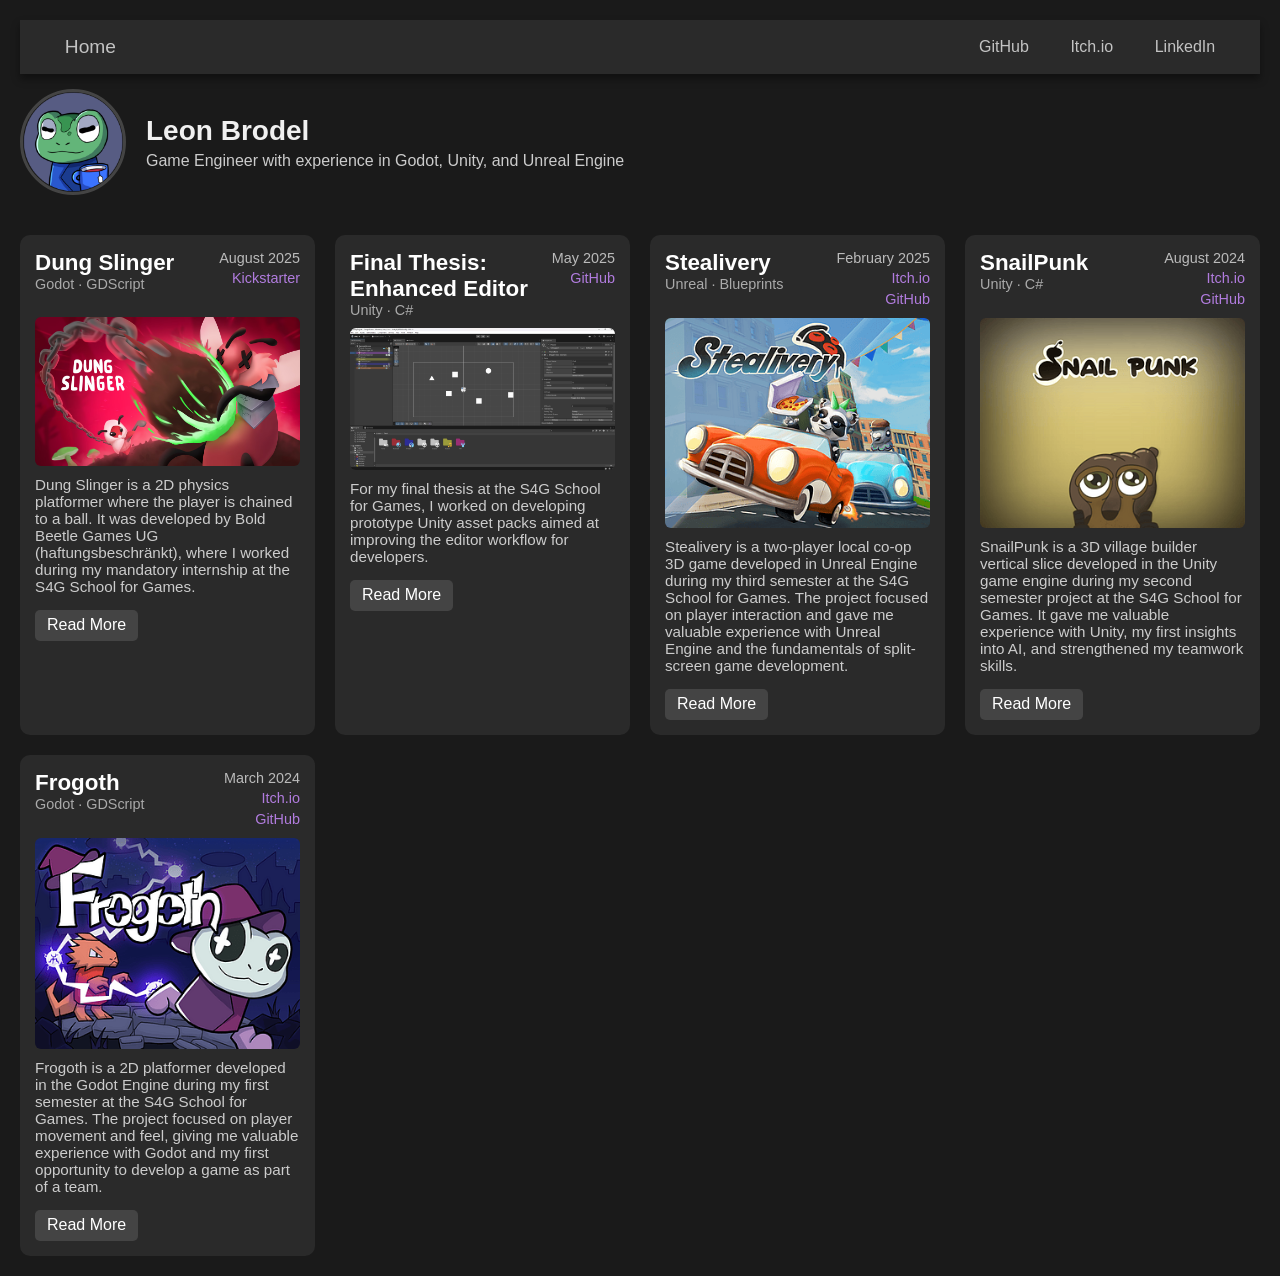
==== index.html @ 62e152ff "Initial Commit" ====
<!DOCTYPE html>
<html lang=en>
<head>
  <meta charset="UTF-8" />
  <meta name="viewport" content="width=device-width, initial-scale=1.0"/>
  <link rel="icon" type="image/png" href="assets/LB.png">
  <title>Leon Brodel Portfolio</title>
  <link rel="stylesheet" href="styles.css"/>
</head>

<body>
  
  <nav class="navbar">
    <div class="navbar-left">
      <a href="index.html">Home</a>
    </div>
    <div class="navbar-right">
      <a href="https://github.com/DerBrotDoktor" target="_blank">GitHub</a>
      <a href="https://colored-pixels.itch.io/" target="_blank">Itch.io</a>
      <a href="https://www.linkedin.com/in/leon-brodel-7026912a8" target="_blank">LinkedIn</a>
    </div>
  </nav>
  
  <header class="profile">
    <img src="assets/profile_picture.png" alt="Profile Picture" class="avatar" />
    <div class="info">
      <h1>Leon Brodel</h1>
      <p>Game Engineer with experience in Godot, Unity, and Unreal Engine</p>
    </div>
  </header>

  <main class="projects-grid">
    
    <!--Dung-Slinger-->
    <div class="project-card">
      <div class="project-header">
        <div>
          <a href="pages/dung_slinger.html" class="project-title">Dung Slinger</a>
          <p class="tech-used">Godot · GDScript</p>
        </div>
        <div class="project-meta">
          <span>August 2025</span>
          <a href="https://www.kickstarter.com/projects/gentleland/dung-slinger-a-charming-bug-physics-platformer-with-co-op" target="_blank">Kickstarter</a>
          <br>
        </div>
        
      </div>
      <img src="assets/dung_slinger/dung_slinger_cover.png" alt="Dung Slinger Cover" class="project-image" />

      <p class="project-description">
        Dung Slinger is a 2D physics platformer where the player is chained to a ball. 
            It was developed by Bold Beetle Games UG (haftungsbeschränkt), where I worked during my mandatory internship
            at the S4G School for Games.
      </p>

      <a href="pages/dung_slinger.html" class="read-more">Read More</a>
    </div>
    <!--/Dung-Slinger-->
    
    <!--Final-thesis-->
    <div class="project-card">
      <div class="project-header">
        <div>
          <a href="pages/final_thesis.html" class="project-title">Final Thesis:<br>Enhanced Editor</a>
          <p class="tech-used">Unity · C#</p>
        </div>
        <div class="project-meta">
          <span>May 2025</span>
          <a href="https://github.com/DerBrotDoktor/Enhanced-Editor" target="_blank" title="GitHub">GitHub</a>
          <br>
        </div>
        
      </div>
      <img src="assets/final_thesis/screenshot_1.png" alt="Final Thesis Cover" class="project-image" />

      <p class="project-description">
        For my final thesis at the S4G School for Games, I worked on developing prototype Unity asset packs 
        aimed at improving the editor workflow for developers.
      </p>

      <a href="pages/final_thesis.html" class="read-more">Read More</a>
    </div>
    <!--/Final-thesis-->
    
    <!--Stealivery-->
    <div class="project-card">
      <div class="project-header">
        <div>
          <a href="pages/stealivery.html" class="project-title">Stealivery</a>
          <p class="tech-used">Unreal · Blueprints</p>
        </div>
        <div class="project-meta">
          <span>February 2025</span>
          <a href="https://s4g.itch.io/stealivery" target="_blank" title="itch.io">Itch.io</a>
          <a href="https://github.com/DerBrotDoktor/Stealivery" target="_blank" title="GitHub">GitHub</a>
        </div>
        
      </div>
      <img src="assets/stealivery/stealivery_cover.png" alt="Stealivery Cover" class="project-image" />

      <p class="project-description">
        Stealivery is a two-player local co-op 3D game developed in Unreal Engine during my third semester at the S4G School for Games. 
            The project focused on player interaction and gave me valuable experience with Unreal Engine and the fundamentals of split-screen game development.
      </p>

      <a href="pages/stealivery.html" class="read-more">Read More</a>
    </div>
    <!--/Stealivery-->

    <!--SnailPunk-->
    <div class="project-card">
      <div class="project-header">
        <div>
          <a href="pages/snailpunk.html" class="project-title">SnailPunk</a>
          <p class="tech-used">Unity · C#</p>
        </div>
        <div class="project-meta">
          <span>August 2024</span>
          <a href="https://s4g.itch.io/snail-punk" target="_blank" title="itch.io">Itch.io</a>
          <a href="https://github.com/DerBrotDoktor/SnailPunk" target="_blank" title="GitHub">GitHub</a>
        </div>
        
      </div>
      <img src="assets/snailpunk/snail_punk_cover.png" alt="SnailPunk Cover" class="project-image" />

      <p class="project-description">
        SnailPunk is a 3D village builder vertical slice developed in the Unity game engine 
            during my second semester project at the S4G School for Games.
            It gave me valuable experience with Unity, my first insights into AI, and strengthened my teamwork skills.
      </p>

      <a href="pages/snailpunk.html" class="read-more">Read More</a>
    </div>
    <!--/SnailPunk-->

    <!--Frogoth-->
    <div class="project-card">
      <div class="project-header">
        <div>
          <a href="pages/frogoth.html" class="project-title">Frogoth</a>
          <p class="tech-used">Godot · GDScript</p>
        </div>
        <div class="project-meta">
          <span>March 2024</span>
          <a href="https://s4g.itch.io/frogoth" target="_blank" title="itch.io">Itch.io</a>
          <a href="https://github.com/DerBrotDoktor/Frogoth" target="_blank" title="GitHub">GitHub</a>
        </div>
        
      </div>
      <img src="assets/frogoth/frogoth_cover.png" alt="Frogoth Cover" class="project-image" />

      <p class="project-description">
        Frogoth is a 2D platformer developed in the Godot Engine during my first semester at the S4G School for Games. 
          The project focused on player movement and feel, giving me valuable experience with Godot and my first 
          opportunity to develop a game as part of a team. 
      </p>

      <a href="pages/frogoth.html" class="read-more">Read More</a>
    </div>
    <!--/Frogoth-->
  </main>
</body>
</html>
---- styles.css ----
/* ===== Allgemeine Einstellungen ===== */
body {
  margin: 0;
  padding: 20px;
  font-family: 'Segoe UI', sans-serif;
  background: #1a1a1a;
  color: #f0f0f0;
}

/* ===== Profilbereich (Header) ===== */
.profile {
  display: flex;
  align-items: center;
  gap: 20px;
  margin-bottom: 40px;
}

.avatar {
  width: 100px;
  height: 100px;
  border-radius: 50%;
  object-fit: cover;
  border: 3px solid #444;
}

.info h1 {
  margin: 0;
  font-size: 28px;
}

.info p {
  margin: 5px 0 0;
  color: #ccc;
}

/* ===== Projekt-Grid ===== */
.projects-grid {
  display: grid;
  grid-template-columns: repeat(auto-fill, minmax(280px, 1fr));
  gap: 20px;
}

/* ===== Projekt-Karte ===== */
.project-card {
  background: #2a2a2a;
  border-radius: 10px;
  padding: 15px;
  display: flex;
  flex-direction: column;
  gap: 10px;
  transition: transform 0.2s, box-shadow 0.2s;
}

.project-card:hover {
  transform: translateY(-4px);
  box-shadow: 0 4px 12px rgba(0, 0, 0, 0.3);
}

/* ===== Projekt Header (Titel + Meta) ===== */
.project-header {
  display: flex;
  justify-content: space-between;
  align-items: flex-start;
  gap: 10px;
}

.project-title {
  font-size: 1.4em;
  font-weight: bold;
  color: #ffffff;
  text-decoration: none;
}

.project-title:hover {
  text-decoration: underline;
}

/* ===== Projekt-Metadaten (Rechts neben Titel) ===== */
.project-meta {
  display: flex;
  flex-direction: column;
  align-items: flex-end;
  gap: 4px;
  font-size: 0.9em;
  color: #bbb;
}

.project-meta a {
  display: inline-block;
}

.project-meta img {
  width: 20px;
  height: 20px;
  filter: brightness(0.8);
  transition: filter 0.2s;
}

.project-meta a:hover img {
  filter: brightness(1.2);
}

/* ===== Tech-Stack / Technologien */
.tech-used {
  font-size: 0.9em;
  color: #aaa;
  margin: 0;
}

/* ===== Projektbild ===== */
.project-image {
  width: 100%;
  border-radius: 6px;
  object-fit: cover;
}

/* ===== Projektbeschreibung ===== */
.project-description {
  font-size: 0.95em;
  color: #ccc;
  margin: 0;
}

/* ===== Read More Button ===== */
.read-more {
  display: inline-block;
  margin-top: 5px;
  padding: 6px 12px;
  background: #444;
  color: #fff;
  text-decoration: none;
  border-radius: 5px;
  align-self: flex-start;
  transition: background 0.2s;
}

.read-more:hover {
  background: #666;
}

a {
  color: #b17cde; /* Hellblau als Beispiel – kannst du anpassen */
  text-decoration: none;
  border-bottom: 1px dashed transparent;
  transition: border-color 0.2s;
}

a:hover {
  border-bottom: 1px dashed #4fc3f7; /* Farbe der gestrichelten Linie */
}

/* ===== Responsive Anpassung (Mobil) ===== */
@media (max-width: 600px) {
  .project-header {
    flex-direction: column;
    align-items: flex-start;
  }

  .project-meta {
    align-items: flex-start;
    flex-direction: row;
    gap: 10px;
  }
}

/* --- Navigation --- */
    .navbar {
  display: flex;
  justify-content: space-between;
  align-items: center;
  padding: 1rem 2rem;
  background-color: #2a2a2a;
  position: sticky;
  top: 0;
  z-index: 1000;
  margin-bottom: 15px;

  box-shadow: 0 5px 8px rgba(0, 0, 0, 0.4);
}

.navbar a {
  text-decoration: none;
  margin: 0 0.8rem;
  font-weight: 500;
  color: #c3c3c3;
  transition: color 0.2s ease;
}

.navbar a:hover {
  color: #007acc;
}

.navbar-left {
  font-size: 1.2rem;
  font-weight: bold;
}

.navbar-right {
  display: flex;
  gap: 1rem;
}
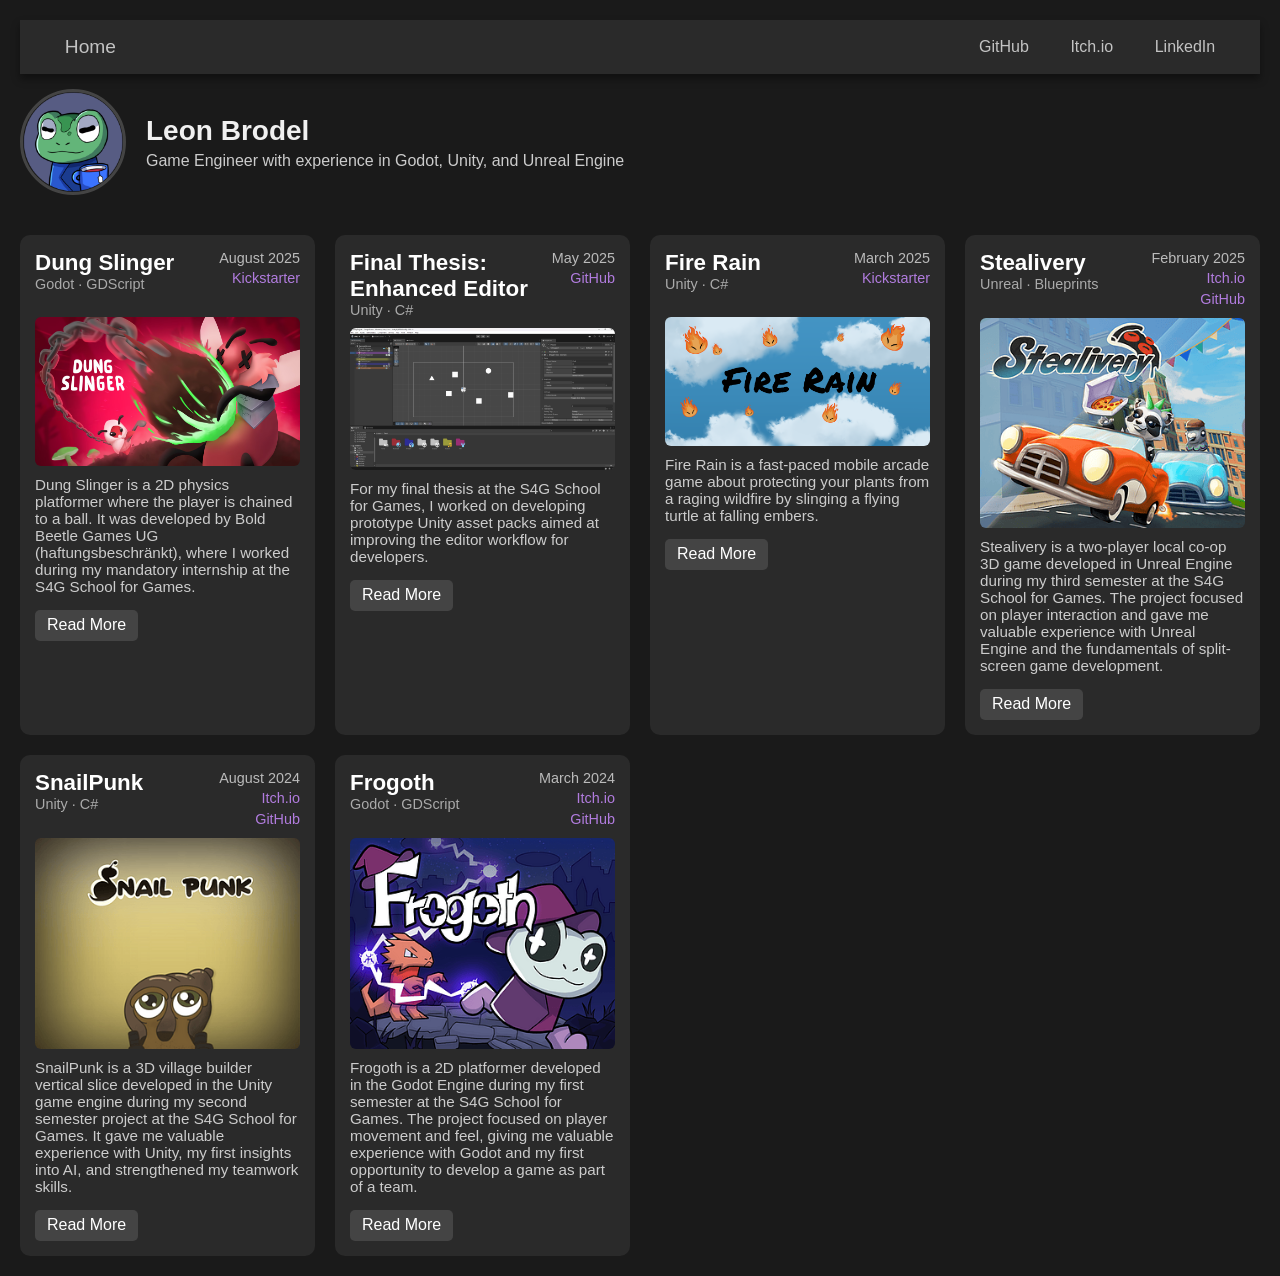
==== commit d35ff779: "Added Fire Rain" ====
--- a/index.html
+++ b/index.html
@@ -82,6 +82,30 @@
     </div>
     <!--/Final-thesis-->
     
+    <!--Fire-Rain-->
+    <div class="project-card">
+      <div class="project-header">
+        <div>
+          <a href="pages/fire_rain.html" class="project-title">Fire Rain</a>
+          <p class="tech-used">Unity · C#</p>
+        </div>
+        <div class="project-meta">
+          <span>March 2025</span>
+          <a href="https://www.kickstarter.com/projects/gentleland/dung-slinger-a-charming-bug-physics-platformer-with-co-op" target="_blank">Kickstarter</a>
+          <br>
+        </div>
+        
+      </div>
+      <img src="assets/fire_rain/fire_rain_cover.png" alt="Fire Rain Cover" class="project-image" />
+
+      <p class="project-description">
+        Fire Rain is a fast-paced mobile arcade game about protecting your plants from a raging wildfire by slinging a flying turtle at falling embers.
+      </p>
+
+      <a href="pages/fire_rain.html" class="read-more">Read More</a>
+    </div>
+    <!--/Fire-Rain-->
+    
     <!--Stealivery-->
     <div class="project-card">
       <div class="project-header">
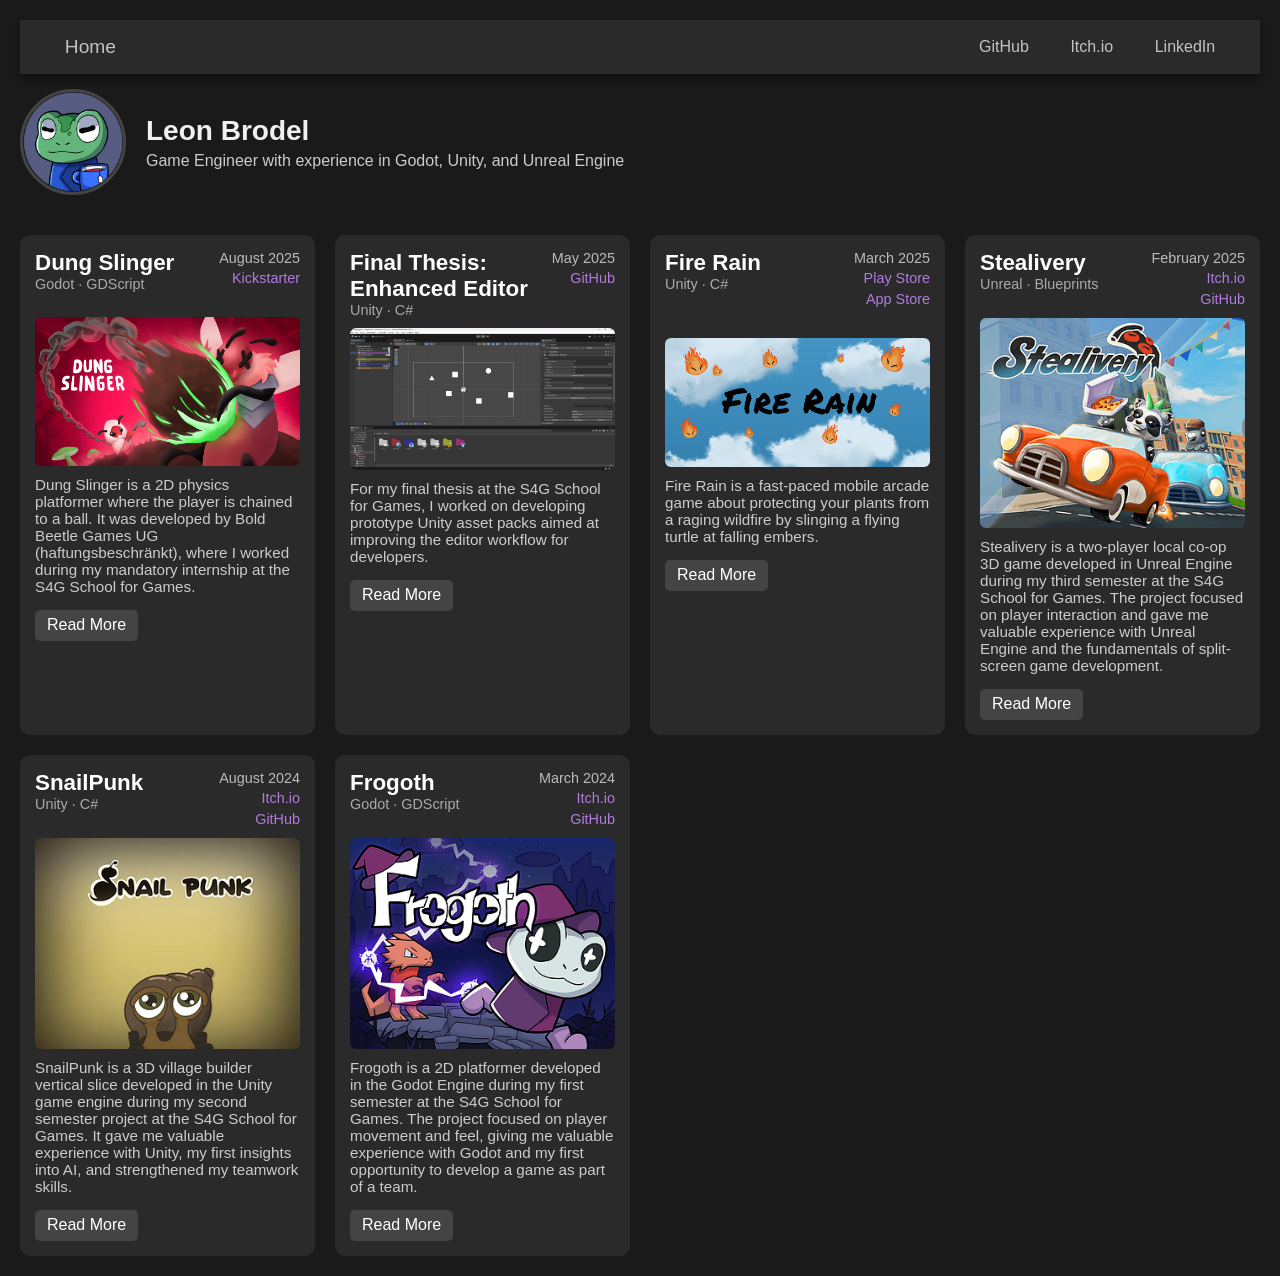
==== commit b6e2eac5: "Update Fire Rain Link" ====
--- a/index.html
+++ b/index.html
@@ -91,7 +91,8 @@
         </div>
         <div class="project-meta">
           <span>March 2025</span>
-          <a href="https://www.kickstarter.com/projects/gentleland/dung-slinger-a-charming-bug-physics-platformer-with-co-op" target="_blank">Kickstarter</a>
+          <a href="https://play.google.com/store/apps/details?id=com.gamesfortheplanet.firerain&pcampaignid=web_share" target="_blank">Play Store</a>
+          <a href="https://apps.apple.com/de/app/fire-rain/id6743373900" target="_blank">App Store</a>
           <br>
         </div>
         
